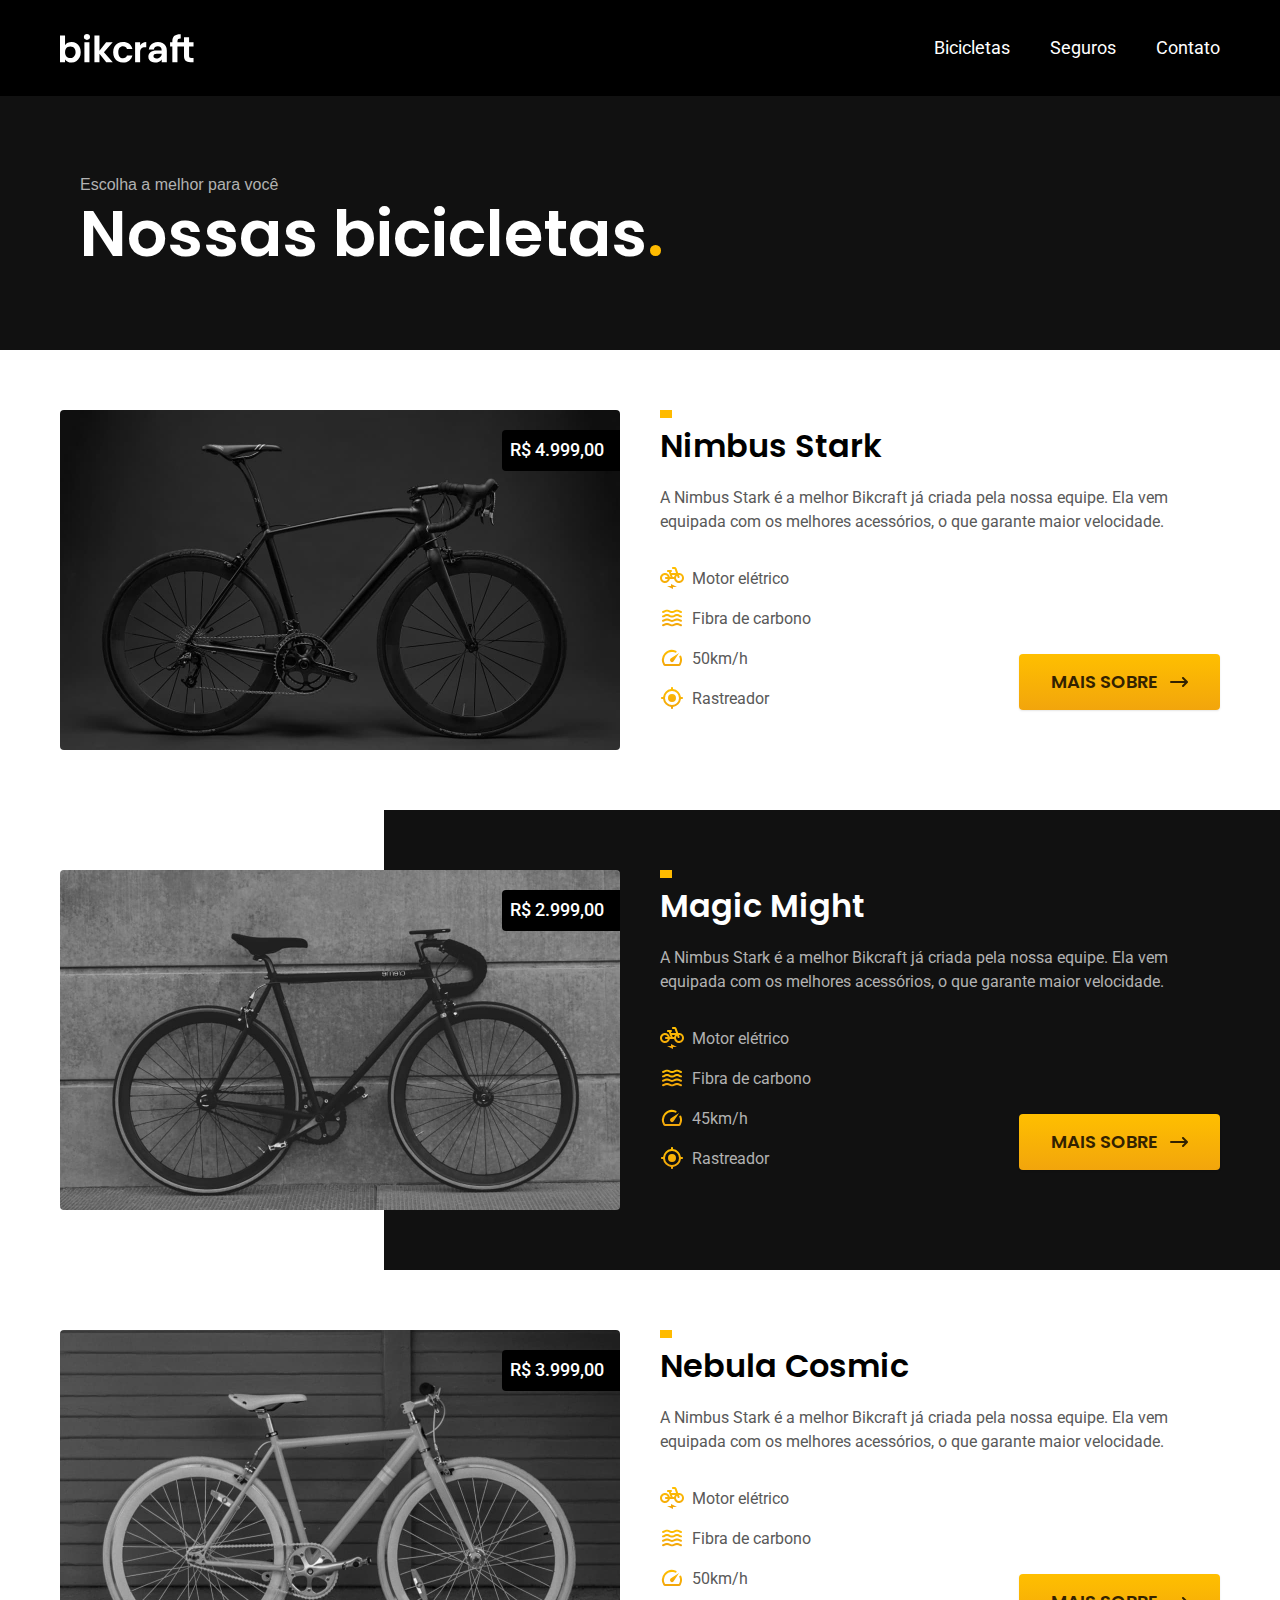
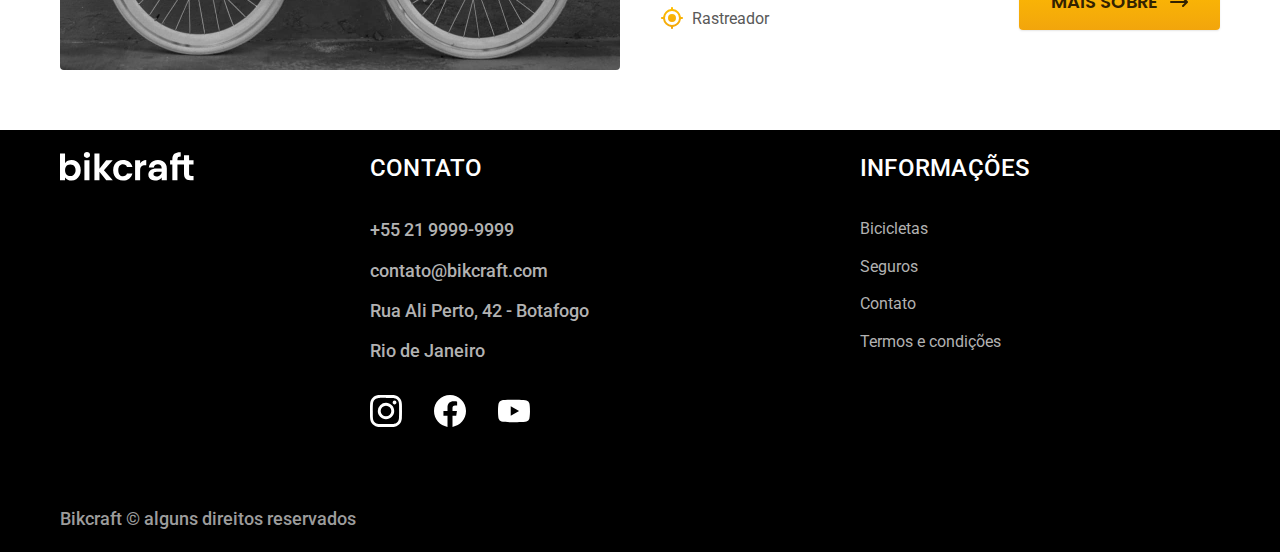
==== bicicletas.html @ 87ab30e2 "inserção de algumas páginas e seus respectivos estilos" ====
<!DOCTYPE html>
<html lang="pt-BR">
<head>
    <meta charset="UTF-8">
    <meta http-equiv="X-UA-Compatible" content="IE=edge">
    <meta name="viewport" content="width=device-width, initial-scale=1.0">
    <meta name="description" content="Termos e condições.">
    <link rel="preconnect" href="https://fonts.googleapis.com">
    <link rel="preconnect" href="https://fonts.gstatic.com" crossorigin>
    <link href="https://fonts.googleapis.com/css2?family=Poppins:wght@400;600&family=Roboto:wght@400;500&display=swap" rel="stylesheet">
    <link href="https://fonts.googleapis.com/css2?family=Merriweather:ital,wght@1,900&display=swap" rel="stylesheet">
    <link rel="stylesheet" href="./assets/css/estilo.css">
    <title>Bicicletas | Bikcraft</title>
</head>
<body id="bicicletas">
    
    <header class="header-bg">

    <div class="container header">

        <a href="./">
            <img src="./assets/img/bikcraft.svg" alt="bikcraft">
        </a>

        <nav aria-label="primária">
            <ul class="cor-0 font-1-m header-menu">
                <li><a href="./bicicletas.html">Bicicletas</a></li>
                <li><a href="./seguros.html">Seguros</a></li>
                <li><a href="./contato.html">Contato</a></li>
            </ul>
        </nav>
    </div>

    </header>


    <main>
        <div class="titulo-bg">
            <div class="titulo container">
                <p class="font-2-1-b cor-5">Escolha a melhor para você</p>
                <h1 class="font-1-xxl cor-0">Nossas bicicletas<span class="cor-p1">.</span></h1>
            </div>
        </div>

        <div class="bicicletas-bg">
            <div class="bicicletas container">
                <div class="bicicletas-imagem">
                    <img src="./assets/img/bicicletas/nimbus.jpg" alt="Bicicleta preta">
                    <span class="font-2-m cor-0">R$ 4.999,00</span>
                </div>
                <div class="bicicletas-conteudo">
                    <h2 class="font-1-xl">Nimbus Stark</h2>
                    <p class="font-2-s cor-8">A Nimbus Stark é a melhor Bikcraft já criada pela nossa equipe. Ela vem equipada com os melhores acessórios, o que garante maior velocidade.</p>
                    <ul class="font-1-m cor-8">
                        <li>
                            <img src="./assets/img/icones/eletrica.svg" alt="">
                            Motor elétrico
                        </li>
                        <li>
                            <img src="./assets/img/icones/carbono.svg" alt="">
                            Fibra de carbono
                        </li>
                        <li>
                            <img src="./assets/img/icones/velocidade.svg" alt="">
                            50km/h
                        </li>
                        <li>
                            <img src="./assets/img/icones/rastreador.svg" alt="">
                            Rastreador
                        </li>
                    </ul>
                    <a href="./bicicletas/nimbus.html" class="btn seta">mais sobre</a>
                </div>
            </div>
        </div>

        <div class="bicicletas-bg">
            <div class="bicicletas container">
                <div class="bicicletas-imagem">
                    <img src="./assets/img/bicicletas/magic.jpg" alt="Bicicleta preta">
                    <span class="font-2-m cor-0">R$ 2.999,00</span>
                </div>
                <div class="bicicletas-conteudo">
                    <h2 class="font-1-xl cor-0">Magic Might</h2>
                    <p class="font-2-s cor-5">A Nimbus Stark é a melhor Bikcraft já criada pela nossa equipe. Ela vem equipada com os melhores acessórios, o que garante maior velocidade.</p>
                    <ul class="font-1-m cor-5">
                        <li>
                            <img src="./assets/img/icones/eletrica.svg" alt="">
                            Motor elétrico
                        </li>
                        <li>
                            <img src="./assets/img/icones/carbono.svg" alt="">
                            Fibra de carbono
                        </li>
                        <li>
                            <img src="./assets/img/icones/velocidade.svg" alt="">
                            45km/h
                        </li>
                        <li>
                            <img src="./assets/img/icones/rastreador.svg" alt="">
                            Rastreador
                        </li>
                    </ul>
                    <a href="./bicicletas/magic.html" class="btn seta">mais sobre</a>
                </div>
            </div>
        </div>

        <div class="bicicletas-bg">
            <div class="bicicletas container">
                <div class="bicicletas-imagem">
                    <img src="./assets/img/bicicletas/nebula.jpg" alt="Bicicleta preta">
                    <span class="font-2-m cor-0">R$ 3.999,00</span>
                </div>
                <div class="bicicletas-conteudo">
                    <h2 class="font-1-xl">Nebula Cosmic</h2>
                    <p class="font-2-s cor-8">A Nimbus Stark é a melhor Bikcraft já criada pela nossa equipe. Ela vem equipada com os melhores acessórios, o que garante maior velocidade.</p>
                    <ul class="font-1-m cor-8">
                        <li>
                            <img src="./assets/img/icones/eletrica.svg" alt="">
                            Motor elétrico
                        </li>
                        <li>
                            <img src="./assets/img/icones/carbono.svg" alt="">
                            Fibra de carbono
                        </li>
                        <li>
                            <img src="./assets/img/icones/velocidade.svg" alt="">
                            50km/h
                        </li>
                        <li>
                            <img src="./assets/img/icones/rastreador.svg" alt="">
                            Rastreador
                        </li>
                    </ul>
                    <a href="./bicicletas/nebula.html" class="btn seta">mais sobre</a>
                </div>
            </div>
        </div>

    </main>


    <footer class="footer-bg">
        
        <div class="footer container">

            <img src="./assets/img/bikcraft.svg" alt="Bikcraft">
            <div class="footer-contato">
                <h3 class="font-2-l-b cor-0">Contato</h3>
                <ul class="font-2-m cor-5">
                    <li>
                        <a href="tel:+552199999999">
                        +55 21 9999-9999
                        </a>
                    </li>
                    <li>
                        <a href="mailto:contato@bikcraft.com">
                            contato@bikcraft.com
                        </a>
                    </li>
                    <li>Rua Ali Perto, 42 - Botafogo</li>
                    <li>Rio de Janeiro</li>
                </ul>
                <div class="footer-redes">
                    <a href="#">
                        <img src="./assets/img/redes/instagram.svg" alt="">
                    </a>
                    <a href="#">
                        <img src="./assets/img/redes/facebook.svg" alt="">
                    </a>
                    <a href="#">
                        <img src="./assets/img/redes/youtube.svg" alt="">
                    </a>
                </div>

                
            </div>
            <div class="footer-informacoes">
                <h3 class="font-2-l-b cor-0">Informações</h3>
                <nav>
                    <ul class="font-1-m cor-5">
                        <li><a href="./bicicletas.html">Bicicletas</a></li>
                        <li><a href="./seguros.html">Seguros</a></li>
                        <li><a href="./contato.html">Contato</a></li>
                        <li><a href="./termos.html">Termos e condições</a></li>
                    </ul>
                </nav>
            </div>
            <p class="font-2-m cor-6 footer-copy">Bikcraft &copy; alguns direitos reservados</p>
        </div>

    </footer>

</body>
</html>
---- assets/css/estilo.css ----
@import './global/global.css';
@import './utilidades/tipografia.css';
@import './utilidades/cores.css';

@import './global/header.css';
@import './global/footer.css';

/* Utilidades */
@import './utilidades/componentes.css';

/* HOME */
@import './home/introducao.css';
@import "./home/tecnologia.css";
@import "./home/parceiros.css";
@import "./home/depoimento.css";

/* Bicicletas */
@import "./bicicletas/bicicletas-lista.css";
@import "./bicicletas/bicicletas.css";


/* SEGUROS*/
@import "./seguros/seguros.css";
@import "./seguros/vantagens.css";
@import "./seguros/perguntas.css";

/* PÁGINAS INTERNAS*/
@import '../css/termos/termos.css';
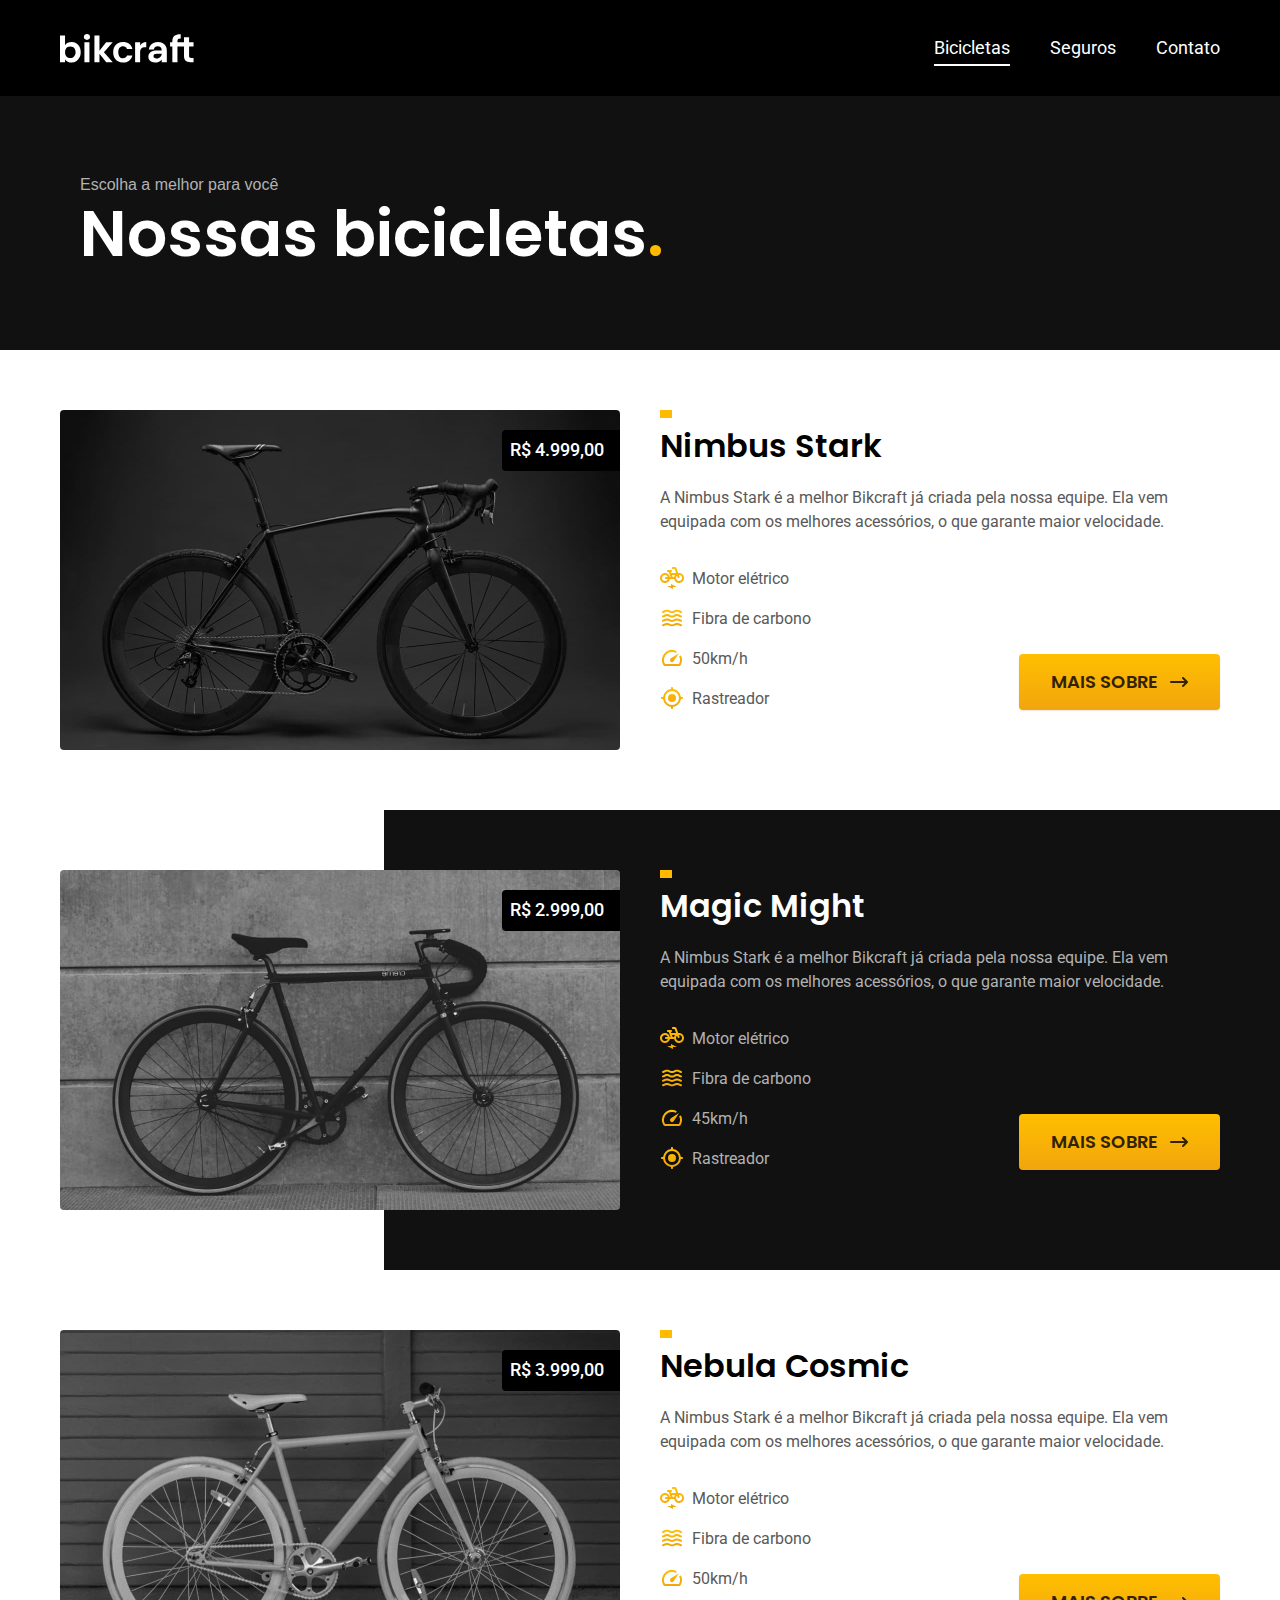
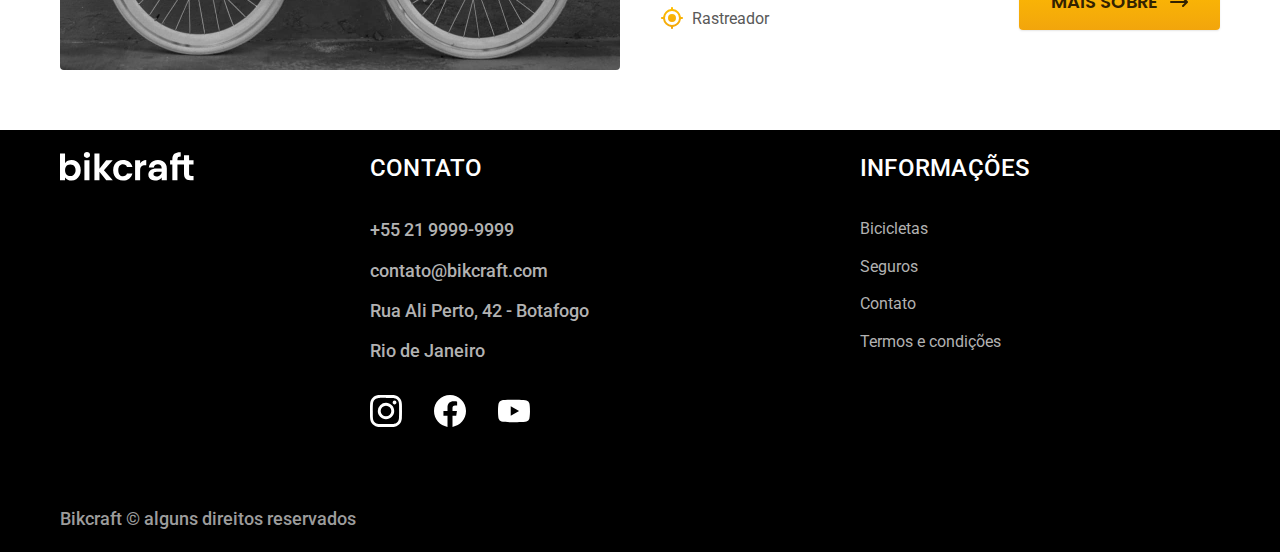
==== commit 92df5008: "Finalizado" ====
--- a/bicicletas.html
+++ b/bicicletas.html
@@ -9,8 +9,13 @@
     <link rel="preconnect" href="https://fonts.gstatic.com" crossorigin>
     <link href="https://fonts.googleapis.com/css2?family=Poppins:wght@400;600&family=Roboto:wght@400;500&display=swap" rel="stylesheet">
     <link href="https://fonts.googleapis.com/css2?family=Merriweather:ital,wght@1,900&display=swap" rel="stylesheet">
-    <link rel="stylesheet" href="./assets/css/estilo.css">
+    <link rel="icon" href="./assets/img/bikcraft.svg" type="image/svg+xml">
+    <link rel="preload" href="./assets/css/estilo.css" as="style">
+    <link rel="stylesheet" href="./assets/css/style.min.css">
     <title>Bicicletas | Bikcraft</title>
+<script>
+        document.documentElement.classList.add('js')
+    </script>
 </head>
 <body id="bicicletas">
     
@@ -192,5 +197,6 @@
 
     </footer>
 
+    <script src="./assets/js/script.js"></script>
 </body>
 </html>--- a/assets/css/estilo.css
+++ b/assets/css/estilo.css
@@ -1,6 +1,7 @@
 @import './global/global.css';
 @import './utilidades/tipografia.css';
 @import './utilidades/cores.css';
+@import './utilidades/simple-anime.css';
 
 @import './global/header.css';
 @import './global/footer.css';
@@ -17,6 +18,8 @@
 /* Bicicletas */
 @import "./bicicletas/bicicletas-lista.css";
 @import "./bicicletas/bicicletas.css";
+@import "./bicicleta/bicicleta.css";
+@import "./bicicleta/seguro.css";
 
 
 /* SEGUROS*/
@@ -25,4 +28,9 @@
 @import "./seguros/perguntas.css";
 
 /* PÁGINAS INTERNAS*/
-@import '../css/termos/termos.css';+@import '../css/termos/termos.css';
+
+@import '../css/contato/contato.css';
+@import '../css/contato/loja.css';
+@import '../css/utilidades/formulario.css';
+@import '../css/orcamento/orcamento.css';--- a/assets/css/style.min.css
+++ b/assets/css/style.min.css
@@ -0,0 +1 @@
+*,body,html{margin:0;padding:0;box-sizing:border-box}body{font-family:Arial,Helvetica,sans-serif}a{text-decoration:none;color:inherit}ul{list-style-type:none}img{max-width:100%;height:auto;display:block}img[src$='.jpg']{border-radius:4px}.font-1-xs{font:400 0.75rem/1.35 Poppins,sans-serif}.font-2-xs{font:400 0.8755rem/1.43 Roboto,sans-serif}.font-1-s{font:400 1rem/1.5 Poppins,sans-serif}.font-2-s{font:400 1rem/1.5 Roboto,sans-serif}.font-1-m,.font-1-m-b{font:400 1rem/1.35 Roboto,sans-serif}.font-1-m-b{font-weight:600}.font-2-m{font:500 1.125rem/1.35 Roboto,sans-serif}.font-1-l{font:400 1.5rem/1.5 Poppins,sans-serif}.font-2-l,.font-2-l-b{font:400 1.5rem/1.5 Roboto,sans-serif}.font-2-l-b{font-weight:500;letter-spacing:.015rem;text-transform:uppercase}.font-1-xl{font:600 2rem/1.25 Poppins,sans-serif}.font-2-xl{font:500 2rem/1.25 Roboto,sans-serif}.font-1-xxl{font:600 4rem/1.125 Poppins,sans-serif}@media (max-width:1200px){.font-1-xxl{font-size:3rem}.font-2-l,.font-2-l-b{font-size:1.25rem}}@media(max-width:800px){.font-1-xxl{font-size:2rem}.font-1-xl,.font-2-xl{font-size:1.5rem}}:root{--cor-12:#000;--cor-11:#111;--cor-10:#2e2e2e;--cor-9:#404040;--cor-8:#595959;--cor-7:#717171;--cor-6:#9C9C9C;--cor-5:#B2B2B2;--cor-4:#CCC;--cor-3:#DEDEDE;--cor-2:#EDEDED;--cor-1:#f7f7f7;--cor-0:#fff;--cor-p1:#ffbb00;--cor-p2:#E4A30B;--cor-p3:#A66F00;--cor-p4:#664400;--cor-p5:#332200}.cor-0{color:var(--cor-0)}.cor-1{color:var(--cor-1)}.cor-2{color:var(--cor-2)}.cor-3{color:var(--cor-3)}.cor-4{color:var(--cor-4)}.cor-5{color:var(--cor-5)}.cor-6{color:var(--cor-6)}.cor-7{color:var(--cor-7)}.cor-8{color:var(--cor-8)}.cor-9{color:var(--cor-9)}.cor-10{color:var(--cor-10)}.cor-11{color:var(--cor-11)}.cor-12{color:var(--cor-12)}.cor-p1{color:var(--cor-p1)}.cor-p2{color:var(--cor-p2)}.cor-p3{color:var(--cor-p3)}.cor-p4{color:var(--cor-p4)}.cor-p5{color:var(--cor-p5)}.js [data-anime]{opacity:0}.js .fadeInDown{transform:translate3d(0,-20px,0)}.js .anime{opacity:1;transform:none;transition:transform .8s,opacity .8s}.header-bg{background-color:var(--cor-12)}.header{display:flex;justify-content:space-between;align-items:center;flex-wrap:wrap;gap:20px}.header-menu{display:flex;gap:40px;flex-wrap:wrap}.header-menu a{display:inline-block;font-size:1.125rem;padding:16px 0;position:relative}.header-menu a::after{content:"";display:block;position:absolute;height:2px;width:0;transition:all .3s ease-in-out;background-color:var(--cor-0);margin-top:4px}.header-menu a.ativo::after,.header-menu a:hover::after{width:100%}@media(max-width:800px){.header-menu{gap:20px}.header-menu a{background-color:var(--cor-11);border-radius:4px;padding:12px 16px}.header-menu a:hover{background-color:var(--cor-10)}.header-menu a::after{display:none}}@media(max-width:600px){.header-menu{gap:12px}.header-menu a{padding:8px 12px;font-size:.875rem}}.footer-bg{background-color:var(--cor-12)}.footer{display:grid;grid-template-columns:3fr 5fr 4fr;gap:40px;padding-top:60px;padding-bottom:60px}.footer h3{margin-bottom:32px}.footer-contato ul{margin-bottom:32px}.footer li{margin-bottom:16px}.footer-redes{display:flex;gap:32px}.footer a:hover{color:var(--cor-0)}.footer-copy{grid-column:1/-1;margin-top:40px}@media(max-width:800px){.footer>img{display:none}.footer{grid-template-columns:1fr 1fr}}@media(max-width:600px){.footer{grid-template-columns:1fr;gap:60px}.footer-copy{margin-top:0}}.container{padding:20px;max-width:1200px;margin:0 auto}.btn{display:inline-block;background:linear-gradient(#ffbf00,#f2a50c);border-radius:4px;box-shadow:0 1px 2px rgba(0,0,0,.1);text-transform:uppercase;color:var(--cor-p5);font:600 1.125rem/1.35 Poppins,sans-serif;padding:16px 32px;max-width:max-content;border:none;cursor:pointer}.btn.secundario{background:var(--cor-10);color:var(--cor-2)}.btn.secundario:hover{background:var(--cor-9)}.btn:hover{background:linear-gradient(#ffb60d,#e59317)}.link{display:inline-block;color:var(--cor-p1);font:500 1.5rem/1.5 Poppins,sans-serif;text-transform:uppercase}.link::after{content:"";display:block;width:100%;height:4px;background-color:currentColor}.link:hover{color:var(--cor-0)}.titulo-bg{padding-top:60px;padding:60px;background-color:var(--cor-11)}.titulo p{margin-bottom:4px}.btn.seta{display:flex;align-items:center}.btn.seta::after{content:"";display:inline-block;width:18px;height:10px;margin-left:12px;background:url("../img/icones/seta.svg")}.btn.seta:hover::after{transform:translateX(4px);transition:transform .2s ease-in-out}@media(max-width:800px){.titulo-bg{padding-top:40px;padding-bottom:40px}.titulo p{font-size:1rem;text-transform:lowercase;font-weight:400}}@media(max-width:600px){.introducao .btn{padding:12px 16px;font-size:1rem}}.introducao-bg{background:var(--cor-12);color:var(--cor-0);box-shadow:inset 0 -120px var(--cor-0)}.introducao{display:grid;grid-template-columns:repeat(2,1fr);gap:0 40px;padding:0;padding:0 20px}.introducao-conteudo{align-self:flex-end;padding-bottom:200px}.introducao img{width:100%;height:100%;object-fit:cover}.introducao h1{margin-bottom:32px}.introducao p{margin-bottom:20px;color:var(--cor-5)}@media (max-width:800px){.introducao-bg{padding-top:40px;background-color:var(--cor-11);box-shadow:inset 0 -60px var(--cor-0)}.introducao{grid-template-columns:1fr;gap:32px}.introducao-conteudo{padding-bottom:0}.introducao h1{font-size:32px;margin-bottom:16px}.introducao img{height:300px;width:100%}}.tecnologia-bg{background-color:#111;box-shadow:inset 0 80px var(--cor-0),inset 0 -80px var(--cor-0)}.tecnologia{display:grid;grid-template-columns:repeat(2,1fr);gap:40px}.tecnologia-imagem img{width:100%;height:100%;object-fit:cover;object-position:left}.tecnologia-conteudo{padding-top:160px;padding-bottom:160px}.tecnologia-conteudo>span{display:block;margin-bottom:20px}.tecnologia-conteudo h2{margin-bottom:32px}.tecnologia-conteudo>p{margin-bottom:20px}.tecnologia-conteudo a{margin-bottom:80px}.tecnologia-vantangens{display:flex;gap:40px}.tecnologia-vantangens h3{margin-bottom:8px;width:max-content}.tecnologia-vantangens img{width:24px;height:24px;margin-bottom:8px}@media(max-width:800px){.tecnologia-bg{box-shadow:initial}.tecnologia{grid-template-columns:1fr}.tecnologia-conteudo{padding-top:60px;padding-bottom:60px}.tecnologia-imagem{display:none}.tecnologia a{margin-bottom:60px}}@media(max-width:600px){.tecnologia-vantangens{flex-direction:column}}.parceiros{padding-top:60px;padding-bottom:120px}.parceiros h2{margin-bottom:60px}.parceiros ul{padding:0 20px;max-width:1400px;margin:0 auto;display:grid;grid-template-columns:repeat(4,1fr);align-items:center}.parceiros li{padding:32px;display:flex;border-left:2px solid var(--cor-2)}.parceiros img{margin:auto}.parceiros li:first-child,.parceiros li:nth-child(5){border-left:none}.parceiros li:nth-child(n+5){border-top:2px solid var(--cor-2)}@media(max-width:800px){.parceiros{padding-bottom:60px}.parceiros li{padding:20px}.parceiros h2{margin-bottom:20px}.parceiros ul{grid-template-columns:repeat(2,1fr)}.parceiros li:nth-child(n+3){border-top:2px solid var(--cor-2)}.parceiros li:nth-child(odd){border-left:none}}.depoimento{display:grid;grid-template-columns:1fr 1fr;background-color:var(--cor-p1);overflow:hidden}.depoimento img{border-radius:0;width:100%;height:100%;object-fit:cover}.depoimento-conteudo{padding:40px 40px 80px 80px;align-self:end}.depoimento-conteudo p{font-family:Merriweather,sans-serif;font-style:italic;font-weight:900;margin-bottom:32px;max-width:32ch;position:relative}.depoimento p::before{content:'“';font-size:5rem;color:var(--cor-p2);position:absolute;left:-50px;top:-20px}.depoimento p::after{content:'”';font-size:5rem;color:var(--cor-p2);position:absolute}@media(max-width:800px){.depoimento{grid-template-columns:1fr;text-align:center}.depoimento img{max-height:200px}.depoimento-conteudo{padding:40px 20px;justify-self:center}}.bicicletas-lista{padding:60px 0}.bicicletas-lista h2{margin-bottom:40px}.bicicletas-lista ul{display:flex;gap:40px;padding:0 20px 20px 20px;max-width:1400px;margin:0 auto;overflow-x:auto}#bicicleta .bicicletas-lista ul{padding:0 0 20px 0}.bicicletas-lista li{min-width:280px}.bicicletas-lista a{display:block}.bicicletas-lista img{margin-bottom:1rem}.bicicletas-lista h3{margin-bottom:.5rem;display:flex;align-items:center}.bicicletas-lista h3::before{content:"";display:inline-block;height:8px;width:12px;background-color:var(--cor-p1);margin-right:.5rem}.bicicletas-lista a:hover h3::before{width:24px;transition:width .3s ease-in-out}.bicicletas-lista li span{padding-left:1.25rem}@media(max-width:800px){.bicicletas-lista{padding-bottom:3.75rem}.bicicletas-lista ul{gap:1.25px}}.bicicletas-bg:nth-child(odd){background:linear-gradient(to right,var(--cor-0) 30%,var(--cor-11) 30%)}.bicicletas{display:grid;grid-template-columns:1fr 1fr;gap:40px;padding-top:60px;padding-bottom:60px}.bicicletas-imagem{display:grid}.bicicletas-imagem img{grid-area:1/1}.bicicletas-imagem span{grid-area:1/1;margin-top:20px;place-self:start end;display:inline-block;background:var(--cor-12);padding:8px 16px 8px 8px;border-radius:4px 0 0 4px}.bicicletas-conteudo{display:grid;grid-template-columns:1fr auto;align-content:start}.bicicletas h2,.bicicletas p{grid-column:1/-1}.bicicletas h2{margin-bottom:20px}.bicicletas h2::before{content:"";display:block;width:12px;height:8px;background:var(--cor-p1);margin-bottom:8px}.bicicletas p{margin-bottom:32px}.bicicletas a{place-self:end}.bicicletas li{display:flex;align-items:center}.bicicletas ul{display:grid;gap:16px}.bicicletas-conteudo img{width:24px;margin-right:8px}@media(max-width:800px){.bicicletas-bg:nth-child(odd){background:var(--cor-11)}.bicicletas{grid-template-columns:1fr;gap:20px;padding-top:40px;padding-bottom:40px}}@media(max-width:600px){.bicicletas-conteudo{grid-template-columns:1fr}.bicicletas ul{font-size:1rem}.bicicletas ul{grid-template-columns:1fr 1fr;margin-bottom:32px}.bicicletas a{place-self:start}}.bicicleta{display:grid;grid-template-columns:1fr 1fr;align-items:start;gap:40px;padding-top:60px;padding-bottom:60px}#bicicleta .titulo p{text-transform:uppercase}.bicicleta-imagens{display:flex;flex-wrap:wrap;gap:20px}.bicicleta-imagens img{flex:1;min-width:200px}.bicicleta-imagens img{cursor:pointer}.bicicleta-imagens img:first-child{cursor:auto}.bicicleta-imagens img:first-child{min-width:100%}.bicicleta-conteudo p{margin-bottom:32px}.bicicleta-comprar{display:grid;grid-template-columns:max-content auto;align-items:center;justify-items:start;gap:8px 12px;margin-bottom:40px}.bicicleta-comprar a{grid-row:span 2}.bicicleta-comprar span{display:flex;align-items:center;background-color:var(--cor-12);padding:4px 8px;border-radius:4px;gap:8px}.bicicleta-conteudo h2{text-transform:uppercase;letter-spacing:.015em;margin-bottom:12px}.bicicleta-ficha,.bicicleta-informacoes{padding:32px;background-color:var(--cor-12);border-radius:4px}.bicicleta-informacoes{margin-bottom:40px;display:grid;grid-template-columns:1fr 1fr;gap:32px}.bicicleta-informacoes img{width:24px;margin-bottom:8px}.bicicleta-informacoes h3{margin-bottom:8px}.bicicleta-ficha li{padding:4px 0;display:flex;justify-content:space-between;border-bottom:1px solid var(--cor-11)}.bicicleta-ficha li:last-child{border-bottom:none}.bicicleta-ficha span{color:var(--cor-6)}@media(max-width:800px){.bicicleta{grid-template-columns:1fr;padding-top:40px;padding-bottom:40px}.bicicleta-imagens{grid-row:2}}@media(max-width:400px){.bicicleta-informacoes{grid-template-columns:1fr}.bicicleta-comprar{grid-template-columns:1fr}}.seguro-bg{background-color:var(--cor-11);box-shadow:inset 0 120px var(--cor-0),inset 0 -120px var(--cor-12)}.seguro{display:grid;grid-template-columns:1fr 1fr;gap:40px}.seguro-imagem img{width:100%;height:100%;object-fit:cover}.seguro-conteudo{padding-top:180px;padding-bottom:180px}.seguro h2{margin-bottom:32px}.seguro p{margin-bottom:20px}@media(max-width:800px){.seguro-bg{box-shadow:inset 0 -60px var(--cor-12)}.seguro{grid-template-columns:1fr}.seguro-conteudo{grid-row:1;padding-top:40px;padding-bottom:0}}.seguros-bg{background:var(--cor-11)}.seguros{padding-top:60px;padding-bottom:60px;display:grid;grid-template-columns:1fr 1fr;gap:40px;align-items:center}.seguros h2{grid-column:1/-1}.seguros-item{background-color:var(--cor-12);padding:32px 32px 32px 60px;display:grid;grid-template-columns:1fr auto;border-radius:4px}.seguros-item h3{margin-bottom:40px}.seguros-item span{grid-column:2;display:block;text-align:right}.seguros-item ul{grid-column:1/-1;margin-bottom:32px}.seguros-item li{display:flex;align-items:center;position:relative}.seguros-item li+li{margin-top:20px}.seguros-item li::before{content:"";display:inline-block;width:13px;height:9px;background-image:url("../img/icones/lista.svg");position:absolute;left:-21px}.seguros-item a{grid-column:1/-1}#seguros .seguros{padding-top:0}@media(max-width:800px){.seguros{grid-template-columns:1fr}}.vantagens-bg{background-color:var(--cor-12)}.vantagens{padding-top:120px;padding-bottom:120px}.vantagens h2{margin-bottom:60px}.vantagens ul{display:grid;grid-template-columns:repeat(auto-fit,minmax(280px,max-content));gap:40px 80px}.vantagens h3,.vantagens img{margin-bottom:8px}@media (max-width:800px){.vantagens{padding-bottom:60px;padding-bottom:60px}.vantagens h2{margin-bottom:40px}.vantagens ul{gap:20px}}.perguntas{padding-bottom:120px;padding-top:120px}.perguntas h2{margin-bottom:60px}.perguntas dl>div{padding:20px;border-radius:4px}.perguntas dl>div:nth-child(odd){background-color:var(--cor-1)}.perguntas button{display:grid;grid-template-columns:auto 1fr auto;align-items:center;gap:8px;cursor:pointer;border:none;background-color:none;width:100%;text-align:left}.perguntas button::before{content:"";display:inline-block;width:12px;height:12px;background-color:var(--cor-p1)}.perguntas button::after{content:"";display:inline-block;width:14px;height:6px;background:url("../img/icones/seta-abrir.svg")}.perguntas button:hover::after,.perguntas button[aria-expanded=true]::after{transform:rotate(180deg)}.perguntas dd{padding-left:20px;padding-top:16px;max-width:80ch}.js .perguntas dd{display:none}.js .perguntas dd.ativa{display:block}@media(max-width:800px){.perguntas{padding-top:60px;padding-bottom:60px}.perguntas h2{margin-bottom:40px}}.termos{padding-top:80px;padding-bottom:80px}.termos h2{font-weight:600}.termos p+h2{margin-top:40px}.termos p{max-width:75ch;margin-bottom:24px}#contato{background:linear-gradient(var(--cor-11) 600px,var(--cor-1) 0)}.contato{display:grid;grid-template-columns:5fr 7fr}.contato-dados,.contato-formulario{padding:60px;box-shadow:0 1px 2px rgba(0,0,0,.1)}.contato-dados{border-radius:5px 0 0 5px;background-color:var(--cor-12)}.contato-formulario{border-radius:0 5px 5px 0;background-color:var(--cor-0)}.contato-dados h2{margin-bottom:60px}.contato-endereco{margin-bottom:32px;padding-left:28px;background:url("../img/icones/local.svg") no-repeat 0 2px}.contato-endereco p{margin-bottom:8px}.contato-meios a{display:block;max-width:max-content;margin-bottom:8px;padding-left:28px}.contato-meios a:first-child{background:url("../img/icones/email.svg") no-repeat 0 2px}.contato-meios a:hover{color:var(--cor-0)}.contato-meios a:nth-child(2){margin-bottom:32px;background:url("../img/icones/email.svg") no-repeat 0 2px}.contato-meios a:nth-child(3){margin-bottom:30px;background:url("../img/icones/telefone.svg") no-repeat 0 2px}.contato-redes{display:flex;gap:32px;padding-left:28px}@media(max-width:800px){.contato{grid-template-columns:1fr}.contato-dados,.contato-formulario{padding:20px}.contato-dados{border-radius:5px 5px 0 0}.contato-formulario{border-radius:0 0 5px 5px}.contato-dados h2,.contato-meios a:nth-child(3){margin-bottom:32px}.contato-redes{margin-bottom:12px}}.lojas{display:grid;grid-template-columns:1fr 1fr;gap:0 40px;padding-top:120px;padding-bottom:120px}.lojas h2{grid-column:1/-1;margin-bottom:60px}.lojas img{border-radius:4px 4px 0 0}.lojas-item{border-radius:4px;background-color:var(--cor-0);box-shadow:0 1px 2px rgba(0,0,0,.1)}.lojas-conteudo{display:grid;grid-template-columns:1fr 1fr;gap:32px 16px}.lojas-conteudo .lojas-tempo,.lojas-conteudo h3{grid-column:1/-1}.lojas-dados{display:grid;gap:8px;border-left:2px solid var(--cor-2);padding-left:12px}.lojas-tempo{display:flex;align-items:center;gap:8px}@media(max-width:800px){.lojas{gap:20px;padding-top:60px;padding-bottom:60px}.lojas h2{margin-bottom:32px}.lojas-conteudo{grid-template-columns:1fr}}@media(max-width:600px){.lojas{grid-template-columns:1fr}}.form{display:grid;grid-template-columns:1fr 1fr;gap:20px}.form label{display:block;font:600 1rem/1.5 Poppins,sans-serif;margin-bottom:4px}.form input[type=email],.form input[type=text],.form textarea{font:400 1rem/1.5 Roboto,sans-serif;background-color:var(--cor-1);border:1px solid var(--cor-2);padding:12px;width:100%;border-radius:4px}.form input[type=email]:focus,.form input[type=text]:focus,.form textarea:focus{outline:0;border-color:var(--cor-p1);background:var(--cor-0);box-shadow:0 0 0 2px #fea}.form .col-2{grid-column:span 2}@media(max-width:600px){.form{grid-template-columns:1fr}.form .col-2{grid-column:1}}#orcamento{background:linear-gradient(var(--cor-11) 600px,var(--cor-1) 0)}.orcamento{display:grid;grid-template-columns:1fr 1fr;padding-bottom:120px}.orcamento h2{position:relative;display:flex;align-items:center;text-transform:uppercase}.orcamento h2::before{content:"";display:inline-block;width:4px;height:8px;background-color:var(--cor-p1);position:absolute;left:-12px}.orcamento-dados,.orcamento-produto{padding:60px;box-sizing:0 1px 2px rgba(0,0,0,.1)}.orcamento-produto{border-radius:5px 0 0 5px;background-color:var(--cor-12);display:grid;grid-template-columns:1fr 1fr;gap:20px;align-content:start}.orcamento-produto>*{grid-column:1/-1}.orcamento-produto>label{grid-column:initial}.orcamento-produto label{font:400 1rem/1.5 Poppins,sans-serif;color:var(--cor-4);background-color:var(--cor-10);padding:12px 16px;border-radius:4px;cursor:pointer;border:1px solid transparent;display:grid;grid-template-columns:auto 1fr auto;align-items:center}.orcamento-produto label::before{content:"";display:inline-block;width:12px;height:12px;border:1px solid var(--cor-6);border-radius:50%;margin-right:8px}.orcamento-produto label:hover{background-color:var(--cor-9);border-color:var(--cor-9)}.orcamento-produto input:focus+label{box-shadow:0 0 0 2px var(--cor-p1);border-color:var(--cor-12)}.orcamento-produto label span{display:none}.orcamento-produto input:checked+label span{display:inline-block}.orcamento-produto input:checked+label::before{border-color:var(--cor-7);box-shadow:inset 0 0 0 3px var(--cor-0),inset 0 0 0 6px var(--cor-7)}.orcamento-produto input{opacity:0;position:absolute;pointer-events:none}.orcamento-produto input:checked+label{background-color:var(--cor-0);color:var(--cor-11)}.orcamento-dados{border-radius:0 5px 5px 0;background-color:var(--cor-0)}.orcamento-conteudo{display:none}.orcamento-conteudo h2,.orcamento-dados h2:nth-of-type(n+2){margin-top:20px}#bikcraft:checked~#orcamento-bikcraft,#seguro:checked~#orcamento-seguro{display:grid;gap:20px}.orcamento-detalhes{display:none;background-color:var(--cor-0);grid-template-columns:1fr 1fr;padding:20px;border-radius:4px;align-items:center}.orcamento-detalhes li{display:flex;align-items:center;margin-bottom:8px}.orcamento-detalhes li img{width:16px;margin-right:8px}.orcamento-produto input:checked+label+.orcamento-detalhes{display:grid}@media(max-width:1200px){.orcamento-dados,.orcamento-produto{padding:32px}}@media(max-width:800px){.orcamento{grid-template-columns:1fr}.orcamento-dados{border-radius:0 0 5px 5px}.orcamento-produto{border-radius:5px 5px 0 0}}@media(max-width:400px){.orcamento-produto{grid-template-columns:1fr}}